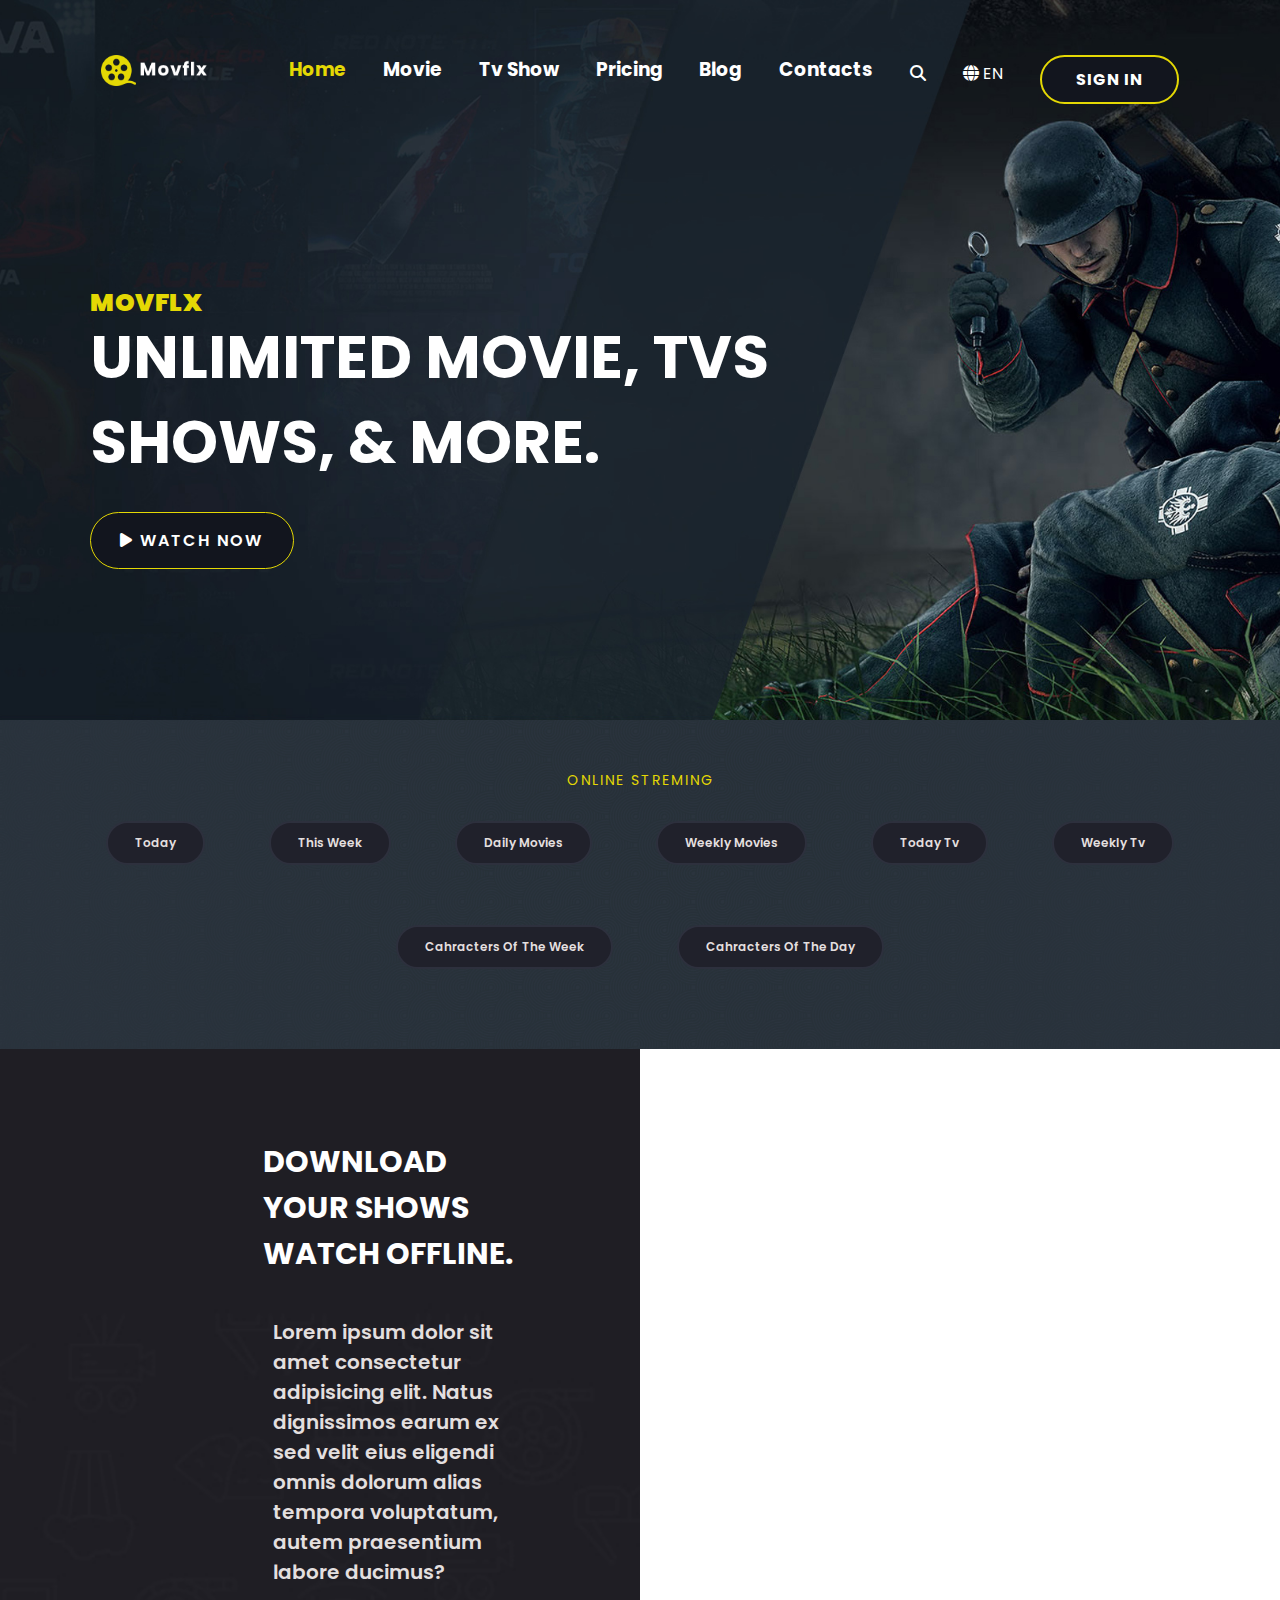
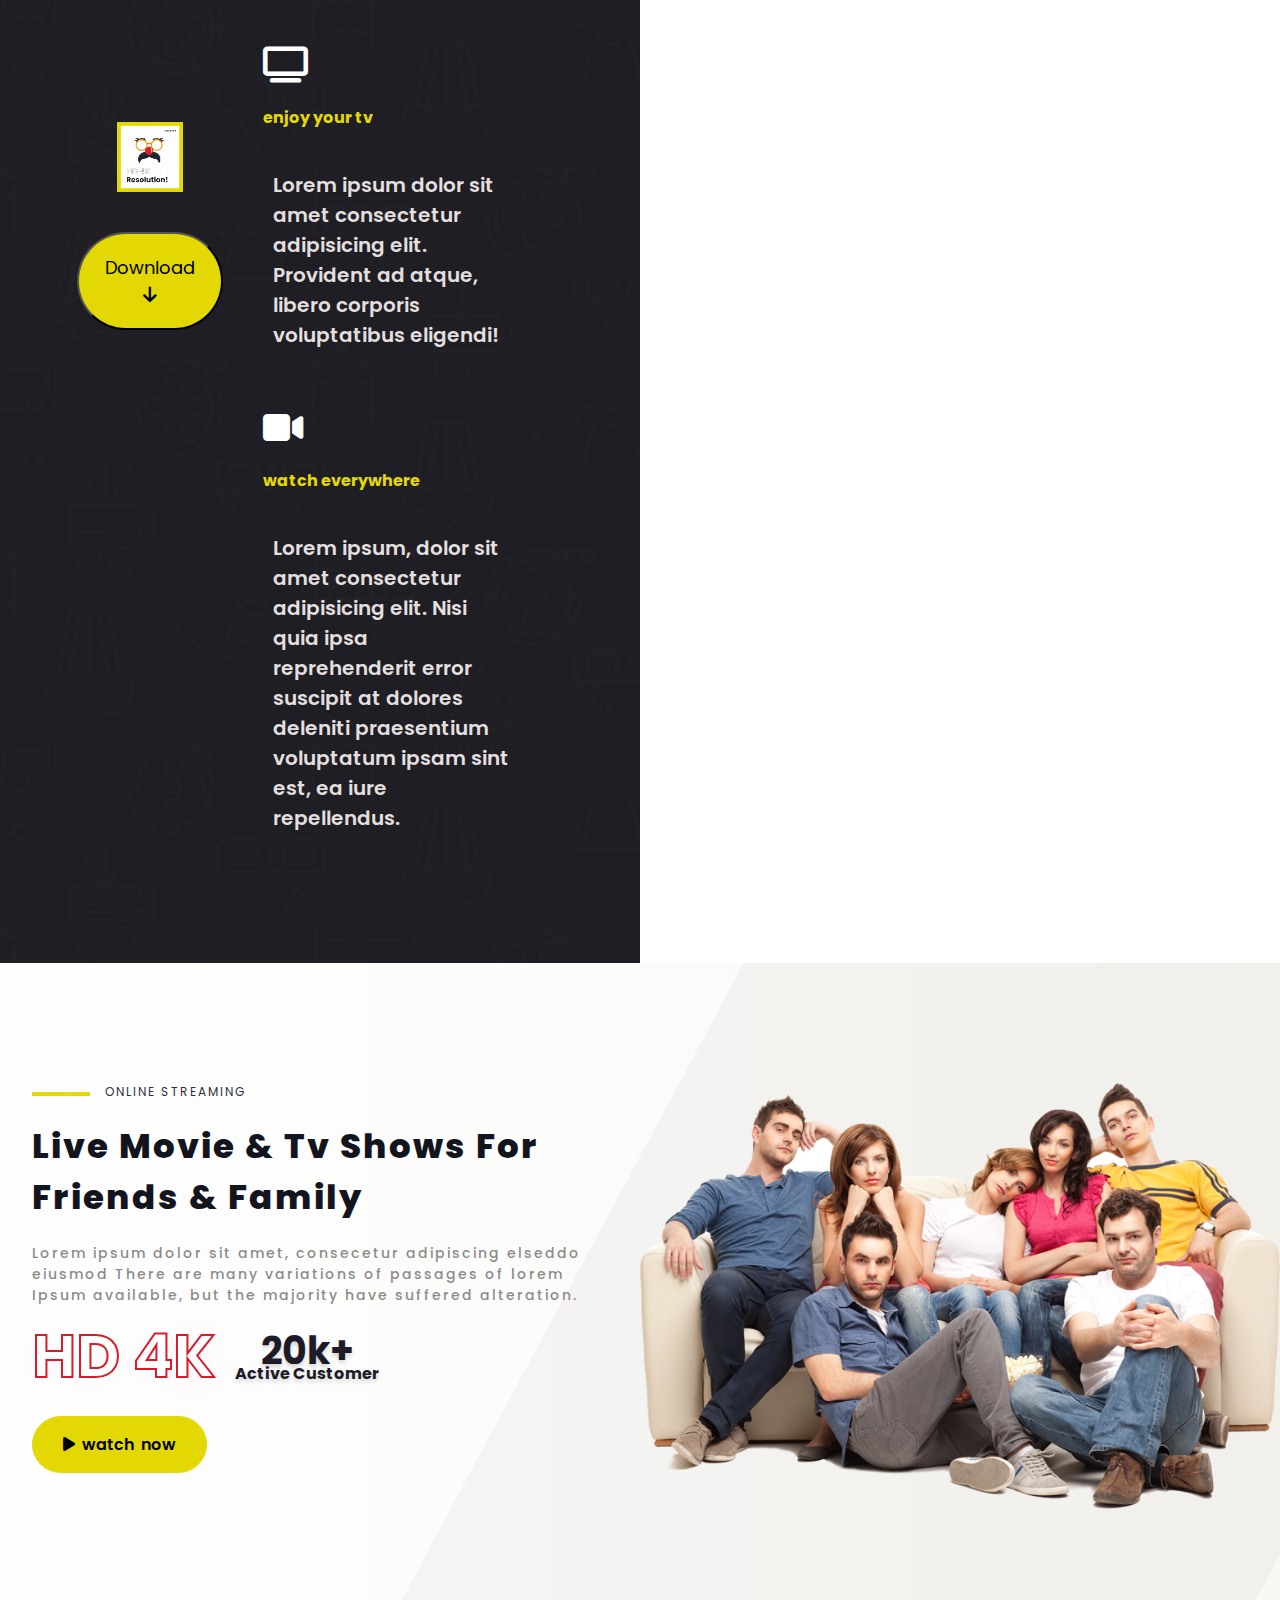
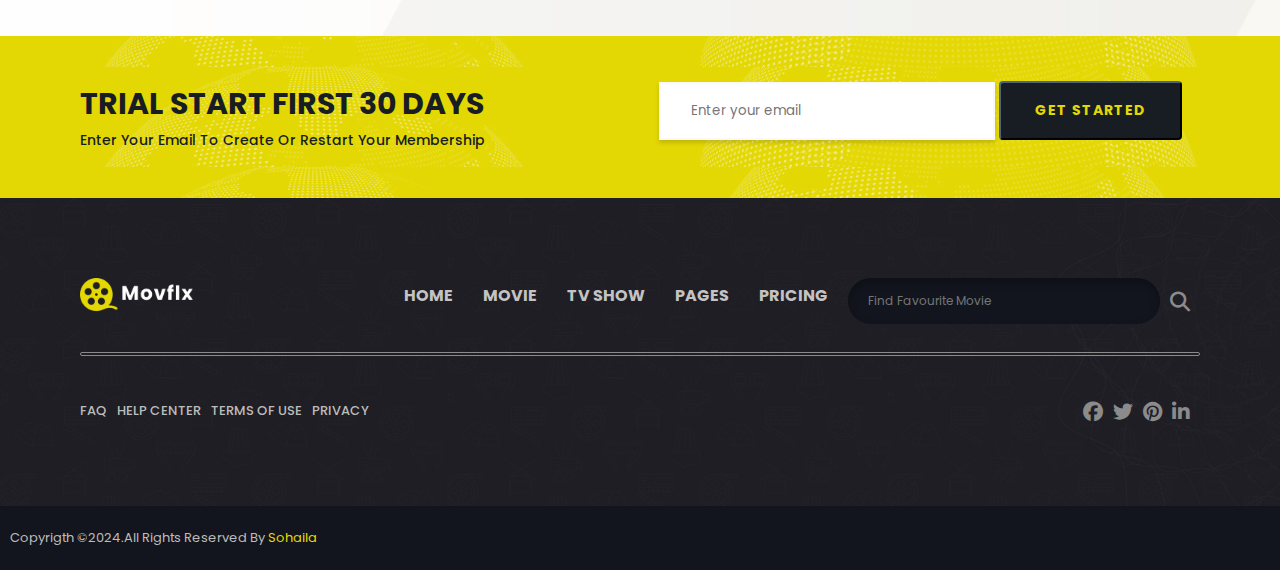
==== index.html @ 508d4f07 "MovieFlex" ====
<!DOCTYPE html>
<html lang="en">
  <head>
    <meta charset="UTF-8" />
    <meta name="viewport" content="width=device-width, initial-scale=1.0" />
    <link rel="preconnect" href="https://fonts.googleapis.com" />
    <link rel="preconnect" href="https://fonts.gstatic.com" crossorigin />
    <link
      href="https://fonts.googleapis.com/css2?family=Poppins:ital,wght@0,100;0,200;0,300;0,400;0,500;0,600;0,700;0,800;0,900;1,100;1,200;1,300;1,400;1,500;1,600;1,700;1,800;1,900&display=swap"
      rel="stylesheet"
    />
    <link rel="stylesheet" href="CSS/all.min.css" />
    <link rel="stylesheet" href="CSS/style.css" />
    <title>MovieFlex</title>
  </head>
  <body>
    <section>
      <div class="home">
        <div class="nav">
          <div class="container">
            <ul>
              <li><img src="Images/logo.png" alt="" /></li>

              <li1><h3>home</h3></li1>
              <li><h3>movie</h3></li>
              <li><h3>tv show</h3></li>
              <li><h3>pricing</h3></li>
              <li><h3>blog</h3></li>
              <li><h3>contacts</h3></li>

              <li><i class="fa-solid fa-magnifying-glass"></i></li>
              <li><i class="fa-solid fa-globe"></i> EN</li>
              <li><h2 onclick="Signin()">Sign in</h2></li>
            </ul>
          </div>
        </div>
        <div class="home-content">
          <h4>movflx</h4>
          <h1>Unlimited Movie, TVs</h1>
          <br />

          <h1>Shows, & More.</h1>
          <button><i class="fa-solid fa-play"></i> watch now</button>
        </div>
      </div>
    </section>
    <section>
      <div class="content ">
        <h4>online streming</h4>
        <div>
          <ul>
            <li><h3 onclick="Get_API('all','day')">today</h3></li>
            <li><h3 onclick="Get_API('all','week')">this week</h3></li>
            <li><h3 onclick="Get_API('movie','day')">daily movies</h3></li>
            <li><h3 onclick="Get_API('movie','week')">weekly movies</h3></li>
            <li><h3 onclick="Get_API('tv','day')">today tv</h3></li>
            <li><h3 onclick="Get_API('tv','week')">weekly tv</h3></li>
            <li>
              <h3 onclick="Get_API('person','week')">cahracters of the week</h3>
            </li>
            <li>
              <h3 onclick="Get_API('person','day')">cahracters of the day</h3>
            </li>
          </ul>
        </div>
        <div class="data">
          <div class="card">
            <div class="data-content">
              <div class="row" id="row"></div>
            </div>
          </div>
        </div>
      </div>
    </section>
    <section>
      <div class="col-xl-2 col-lg-2 col-md-2 col-sm-2  service">
        <div class="container row">
          <div class="w-30">
            <img src="Images/services_img.jpg" alt="" />
            <button>Download <i class="fa-solid fa-arrow-down"></i></button>
          </div>

          <div class="w-70">
            <h2>download your shows watch offline.</h2>
            <p>
              Lorem ipsum dolor sit amet consectetur adipisicing elit. Natus
              dignissimos earum ex sed velit eius eligendi omnis dolorum alias
              tempora voluptatum, autem praesentium labore ducimus?
            </p>

            <span
              ><i class="fa-solid fa-tv"> </i>
              <h4>enjoy your tv</h4>
              <p>
                Lorem ipsum dolor sit amet consectetur adipisicing elit.
                Provident ad atque, libero corporis voluptatibus eligendi!
              </p></span
            >

            <span
              ><i class="fa-solid fa-video"></i>
              <h4>watch everywhere</h4>
              <p>
                Lorem ipsum, dolor sit amet consectetur adipisicing elit. Nisi
                quia ipsa reprehenderit error suscipit at dolores deleniti
                praesentium voluptatum ipsam sint est, ea iure repellendus.
              </p></span
            >
          </div>
        </div>
      </div>
    </section>
    <!--<section>
    <div class="about">
        <h4>about characters</h4>
        <div> <ul> 
            <li><h3 onclick="Get_API('person','week')">cahracters of the week</h3></li>
            <li><h3 onclick="Get_API('person','day')">cahracters of the day</h3></li>
           
        </ul></div>
        <div class="row" id="row-c">

        </div>
    </div>
   </section>-->
    <section>
      <div class="live">
        <div class="w-50">
          <div class="container">
            <ul>
              <li>
                <img src="Images/newsletter_bg.jpg" alt="" /> online streaming
              </li>
              <li><h2>live movie & tv shows for friends & family</h2></li>
              <li>
                <p>
                  Lorem ipsum dolor sit amet, consecetur adipiscing elseddo
                  eiusmod There are many variations of passages of lorem Ipsum
                  available, but the majority have suffered alteration.
                </p>
              </li>
              <li1
                ><h3>hd 4k</h3>
                <h4>
                  20k+ <br />
                  <p>active customer</p>
                </h4></li1
              >
              <li>
                <button><i class="fa-solid fa-play"></i> watch now</button>
              </li>
            </ul>
          </div>
        </div>
        <div class="w-50">
          <div class="img">
            <img src="Images/live_img.png" alt="" />
          </div>
        </div>
      </div>
    </section>
    <section>
      <div class="trial">
        <div class="w-50">
          <h4>trial start first 30 days</h4>
          <p>enter your email to create or restart your membership</p>
        </div>
        <div class="w-50">
          <form action="">
            <input type="email" required placeholder="Enter your email" />
            <button>get started</button>
          </form>
        </div>
      </div>
    </section>
    <section>
        <div class="contact">
           <ul>
            <li><img src="Images/logo.png" alt=""></li>
            <div class="nav">
              <div class="row">
              <li><h4>home</h4></li>
            <li><h4>movie</h4></li>
            <li><h4>tv show</h4></li>
            <li><h4>pages</h4></li>
            <li><h4>pricing</h4></li>
            <li>
              <form action="">
                <input type="text" placeholder="find favourite movie">
              </form>
          </li>
          <li>
            <button>
              <i class="fa-solid fa-magnifying-glass"></i>
            </button>
          </li>
          </div>
            </div>
            
          
          </ul>
        </br>
      <hr>
      </br>
        <ul>
        <div class="row">
          <li><p>faq</p></li>
        <li><p>help center</p></li>
        <li><p>terms of use</p></li>
        <li><p>privacy</p></li>
        </div>
        <ul>
           <div class="row"> <li><i class="fa-brands fa-facebook"></i></li>
            <li><i class="fa-brands fa-twitter"></i></li>
            <li><i class="fa-brands fa-pinterest"></i></li>
            <li><i class="fa-brands fa-linkedin-in"></i></li></div>
        </ul>
        </ul>
        </div>
    </section>
    <section>
      <div class="footer">
        <p>copyrigth &copy2024.all rights reserved by <p1>sohaila</p1>  </p>
      </div>
    </section>

    <script src="JS/main.js"></script>
  </body>
</html>
---- CSS/style.css ----
/* GLOBAL */
* {
  box-sizing: border-box;
  padding: 0;
  margin: 0;
  font-family: 'Poppins', sans-serif;
}
img,
iframe {
  width: 100%;
}
.w-50{
    width: 50%;
  }
.row {
  display: flex;
  flex-direction: row;
  flex-wrap: wrap;
 
}
.col-xl-4 {
  width: 25%;
  padding: 5px;
}
.col-xl-3 {
  width: 33.333%;
  padding: 5px;
}
.col-xl-2 {
  width: 50%;
  padding: 5px;
}
.col-xl-1 {
  width: 100%;
  padding: 5px;
}
.container {
  width: 90%;
  margin: 0 auto;
}
.text-center {
  text-align: center;
}
/* ----------------------------- */
.home {
  background-image: url(../Images/banner_bg01.jpg);
  background-color: #fff;
  background-size: cover;
  background-position: center;
  overflow: auto;
  height: 720px;
  align-items: center;
  padding: 30px 0;
  .nav {
    position: relative;
    top: 20px;
    left: 0;
    right: 0;
    margin-top: 5px;
    ul {
      display: flex;
      flex-direction: row;
      flex-wrap: wrap;
      justify-content: space-evenly;
      list-style: none;
      color: white;
      text-transform: capitalize;
      font-size: 16px;
      li1 {
        color: #e4d804;
        cursor: pointer;
      }
      li {
        cursor: pointer;
        h2 {
          font-size: 16px;
          letter-spacing: 1px;
          font-weight: 700;
          padding: 10px 34px;
          color: #ffffff;
          background: #12151e;
          cursor: pointer;
          border: 2px solid #e4d804;
          border-radius: 50px;
          text-transform: uppercase;
        }
        h2:hover {
          color: #12151e;
          background-color: #e4d804;
          transition: 0.2s ease-in-out;
        }
      }
      h3:hover {
        color: #e4d804;
      }
      i {
        margin-top: 10px;
      }
    }
    img {
      width: 70%;
    }
  }
}

.home-content {
  position: absolute;
  font-family: 'Poppins', sans-serif;
  align-items: start;
  margin-top: 200px;
  margin-left: 90px;
  h4 {
    font-size: 25px;
    font-weight: 900;
    letter-spacing: 0.5px;
    text-transform: uppercase;
    color: #e4d804;
    margin-bottom: 5px;
  }
  h1 {
    font-size: 60px;
    line-height: 1;
    color: rgb(255, 255, 255);
    text-transform: uppercase;
  }
  p {
    font-size: 20px;
    color: rgb(136, 134, 134);
    margin-top: 30px;
    margin-right: 50px;
  }
  button {
    width: 30%;
    height: 15%;
    margin-top: 40px;
    background-color: #12151e;
    color: #ffff;
    border-radius: 50px;
    border: 1px solid #e4d804;
    font-size: 16px;
    font-weight: 600;
    text-transform: uppercase;
    font-family: 'Poppins', sans-serif;
    padding: 15px;
    letter-spacing: 2px;
  }
  button:hover {
    cursor: pointer;
    background-color: #e4d804;
    color: #12151e;
  }
}
.content {
  position: relative;
  background-image: url(../Images/ucm_bg_shape.png);
  background-size: cover;
  background-position: center;
  overflow: auto;

  background-color: rgba(20, 30, 41, 0.9);
  align-items: center;
  padding: 50px 0px;
  text-align: center;
  .ucm_bg_shape {
    position: absolute;
    width: 100%;
    height: 100%;
  }
  h4 {
    color: #e4d804;
    text-transform: uppercase;
    letter-spacing: 2px;
    font-size: 14px;
    font-weight: 400;
  }
  ul {
    li {
      padding: 30px;
      display: inline-flex;
      flex-direction: row;
      flex-wrap: wrap;
      justify-content: space-evenly;
      list-style: none;
      color: white;
      text-transform: capitalize;
    }
  }
  h3 {
    border-radius: 50px;
    background: #20212b;
    font-size: 12px;
    font-weight: 600;
    color: #e3dfdf;
    border: 2px solid #2d303d;
    padding: 11px 27px;
    margin-bottom: 0;
    cursor: pointer;
    transition: none;
  }
  h3:hover {
    border: 2px solid #e4d804;
  }
  .card {
    display: flex;
    flex-direction: column;
    flex-wrap: wrap;
    justify-content: space-evenly;
    align-items: center;
    text-align: center;
    align-content: center;
  }
  img {
    width: 80%;
    height: 80%;
    border-radius: 5px;
    position: relative;
    cursor: pointer;
  }
  h2 {
    font-size: 20px;
    color: #fff;
  }
}
.about {
  position: relative;
  background-image: url(../Images/ucm_bg_shape.png);
  background-size: cover;
  background-position: center;
  overflow: auto;

  background-color: rgba(20, 30, 41, 0.9);
  align-items: center;
  padding: 50px 0px;
  text-align: center;
  .ucm_bg_shape {
    position: absolute;
    width: 100%;
    height: 100%;
  }
  h4 {
    color: #e4d804;
    text-transform: uppercase;
    letter-spacing: 2px;
    font-size: 14px;
    font-weight: 400;
  }
  ul {
    li {
      padding: 30px;
      display: inline-flex;
      flex-direction: row;
      flex-wrap: wrap;
      justify-content: space-evenly;
      list-style: none;
      color: white;
      text-transform: capitalize;
    }
  }
  h3 {
    border-radius: 50px;
    background: #20212b;
    font-size: 12px;
    font-weight: 600;
    color: #e3dfdf;
    border: 2px solid #2d303d;
    padding: 11px 27px;
    margin-bottom: 0;
    cursor: pointer;
    transition: none;
  }
  h3:hover {
    border: 2px solid #e4d804;
  }
  .card2 {
    display: flex;
    flex-direction: column;
    flex-wrap: wrap;
    justify-content: space-evenly;
    align-items: center;
    text-align: center;
    align-content: center;
  }
  img {
    width: 80%;
    height: 80%;
    border-radius: 5px;
    position: relative;
    cursor: pointer;
  }
  h2 {
    font-size: 20px;
    color: #fff;
  }
}
.service {
  background-image: url(../Images/services_bg.jpg);
  background-size: cover;
  background-position: center;
  overflow: auto;
  padding: 50px 50px;
  img {
    padding: 40px 40px;
    width: 100%;
  }

  h2 {
    color: #fff;
    text-transform: uppercase;
    font-size: 32px;
    margin-bottom: 50px;
  }
  p {
    color: #e3dfdf;
    padding: 10px;
  }
  span {
    i {
      padding-top: 20px;
      font-size: 36px;
    }
    h4 {
      padding-top: 20px;
      color: #e4d804;
    }
    i:hover {
      color: #e4d804;
      cursor: pointer;
    }
  }
  button {
    border-radius: 50px;
    padding: 20px 20px;
    background: #e4d804;
    font-size: 18px;
    cursor: pointer;
  }
  button:hover{
 background-color: #2d303d;
 color: #e4d804;
  }
  .w-30 {
    width: 30%;
    display: flex;
    flex-direction: column;
    flex-wrap: wrap;
  }
  .w-70 {
    width: 70%;
    color: white;
    padding: 40px 40px;
  }
}
.profile-media {
  .w-30 {
    width: 30%;
  }
  .w-70 {
    width: 70%;
    color: white;
  }
  .py-20 {
    padding: 20px 0;
    position: relative;
    z-index: 1;
  }
  .overlayer {
    background-size: cover;
    background-position: center;
    filter: blur(2px);
    position: absolute;
    width: 100%;
    height: 720px;
    inset: 0;
    z-index: -1;
  }
}
.live {
  background-image: url(../Images/live_bg.jpg);
  background-size: cover;
  background-position: center;
  overflow: auto;
  padding: 120px 0px;
  display:inline-flex;
 
  .img{
    width: 100%;
  }
  
    ul {
        list-style: none;
        li1{
            display: inline-flex;
            flex-direction: row;
            flex-wrap:wrap;
            justify-content: space-evenly;
            align-items: flex-start;
            align-content: flex-start;
            text-align:center;
            h3{
                font-size: 60px;
                text-shadow: 0px 3px 24px rgba(160, 160, 160, 0.09);
                line-height: 1;
                margin-bottom: 0;
                -webkit-text-fill-color: #fff;
                -webkit-text-stroke-width: 2px;
                -webkit-text-stroke-color: #d81c2b;
                text-transform: uppercase;
                margin-right: 20px;
         
               }
               h4{
                 font-size: 38px;
             color: #1e1b29;
             text-shadow: 0px 3px 4px rgba(30, 30, 30, 0.18);
             line-height: 0.8;
             margin-top:10px;
               }
            p{
                margin-bottom: 0;
            font-size: 16px;
            font-weight: 700;
            color: #1e1b29;
            line-height: 1;
            text-transform: capitalize;
              }
          }
    
        li { 
          img {
            width: 10%;
            height: 5%;
            margin-right:10px;
            
          } 
          color: #2d303d;
          text-transform: uppercase;
          font-size: 12px;
          font-weight: 400;
          letter-spacing: 2px;
          margin-bottom: 20px;
          h2{
            font-size: 34px;
            font-weight: 800;
            color: #12151e;
            text-transform: capitalize;
          }
          p{
            color: #8b8b8b;
            text-transform: none;
            font-size: 14px;
            font-weight: 500;
          }
          
          
        }
      }
      button{
        margin-top: 30px;
        padding: 15px 30px;
        margin-bottom: 0;
        border-radius: 50px;
        border: 1px solid #e4d804;
        background: #e4d804;
        font-size: 16px;
        font-weight: 600;
        word-spacing: 3px;
        cursor: pointer;
        
      }
      button:hover{
      background-color: #fff;
      transition: all  0.1s ease-in-out;
      }
  }
  .trial{
    background-image: url(../Images/newsletter_bg.jpg);
    background-size: contain;
    background-position: center;
    overflow: auto;
    padding: 45px 80px;
    display: flex;
    flex-direction: row;
    flex-wrap: wrap;
    justify-content: space-between;
    
    h4{
    font-size: 30px;
    text-transform: uppercase;
    color: #171d22;
    margin-bottom: 0;
    }
    p{
        font-size: 14px;
        font-weight: 500;
        line-height: 26px;  
        color: #171d22;
        text-transform: capitalize;
    }
    form{
        text-align: center;
        input{
            width: 60%;
            border: 2px solid #faf9f7;
            background: #fff;
            box-shadow: 0px 3px 4px 0px rgba(30, 30, 30, 0.17); 
            padding: 17px 30px;
            
        }
        button{
            border-radius: 4px;
            background: #171d22;
            border-color: #171d22;
            color: #e4d804;
            font-size: 14px;
            padding: 17px 34px;
            text-transform: uppercase;
            cursor: pointer;
            font-weight: 700;
            letter-spacing: 1px;
            line-height: 1.5;
            text-align: center;
            
        }
        button:hover{
            border: 2px solid #171d22;
            background-color: #e4d804;
            color: #171d22;
            transition: all 0.3s ease 0s;
        }
    }
  }
  .contact{
    background-image: url(../Images/services_bg.jpg);
    background-size: cover;
    background-position: center;
    overflow: auto;
    padding: 80px 80px;
     display: flex;
        flex-direction: column;
        flex-wrap: wrap;
        justify-content: space-between;
    img{
        width: 75%;
    }
    ul{
        display: flex;
        flex-direction: row;
        justify-content: space-between;
        list-style: none;
       
         }
         li{
            margin-right: 10px;
         }
    h4{
    text-transform: uppercase;
    color: #c3c3c3;
    font-weight: 700;
    padding: 10px 10px;
    line-height: 1;
    cursor: pointer;
    }
    h4:hover{
     color: #e4d804;
    }
    hr{
        color: #c3c3c3; 
    }
    
    input{
    width: 100%;
    border: none;
    background: #12151e;
    color: #c3c3c3; 
    padding: 14px 20px;
    font-size: 12px;
    border-radius: 30px;
    padding-right: 60px;
    box-shadow: inset 0px 4px 9px 0px rgba(0, 0, 0, 0.25);
    text-transform: capitalize;
    }
    button{
    right: 20px;
    top: 50%;
    transform: translateY(-50%);
    border: none;
    background: transparent;
    font-size: 12px;
    color: #e4d804;
   margin-top:25px;

    }
    
    i{
        font-size: 20px;
        color: #8b8b8b;
        cursor: pointer;
    }
    i:hover{
        color: #e4d804;
    }
    p{
        color: #bcbcbc;
    display: block;
    font-weight: 500;
    font-size: 13px;
    text-transform: uppercase;
    cursor: pointer;
}
p:hover{
    color: #e4d804;
}
hr{
    color: #8b8b8b;
    height: 4px;
    border-radius: 2px;
    border: 1px solid #8b8b8b;
    margin-bottom: 20px;
}
   
  }
 
  .footer{
    padding:20px 10px;
   background-color: #12151e; 
   p{
    margin-bottom: 0;
    font-size: 13px;
    color: #bcbcbc;
    line-height: 24px;
    text-transform: capitalize;
   }
   p1{
    color: #e4d804;
    text-transform: capitalize;
    cursor: pointer;
   }

  }
 #body{
    padding:150px 50px;
   background-color:#12151e; 
   color: #bcbcbc;
   text-align: center;
   display: flex;
   flex-direction: column;
   justify-content: space-evenly;
   align-items: center;
  .signin,.register{
    
    h1{
        color: #e4d804;
        margin-bottom: 20px;
        font-size: 40px;
        text-transform: capitalize;
       }
       form{
        display: flex;
        flex-direction: column;
        justify-content: space-evenly;
        align-items: center;
        padding: 10px 10px;
        input{
            border-radius:50px;
            padding: 15px 60px;
            margin-bottom: 20px;
    
        }
       }
       button{
        padding: 10px 80px;
        margin-bottom: 0;
        border-radius: 50px;
        border: 1px solid #e4d804;
        background: #e4d804;
        font-size: 20px;
        font-weight: 600;
        word-spacing: 3px;
        cursor: pointer;
        text-transform: capitalize;
        
      }
      button:hover{
      background-color: #fff;
      transition: all  0.1s ease-in-out;
      }
  }
  .form-group {
    font-size: 22px;
    margin: 15px 0;
  }
  p{
    margin-top: 40px;
  }
  a{
    color: #e4d804;
  }

 }
 .w-30 {
  width: 30%;
  justify-content: center;
  align-items: center;
  
}
.w-70 {
  width: 70%;
  color: rgb(255, 255, 255);
  padding-top: 50px;
  padding-left: 10px;
  justify-content: center;
  align-items: center;
  button {
    width:25%;
    margin-top: 20px;
    background-color: #12151e;
    color: #ffff;
    border-radius: 50px;
    border: 3px solid #e4d804;
    font-size: 16px;
    font-weight: 600;
    text-transform: uppercase;
    font-family: 'Poppins', sans-serif;
    padding: 15px;
    letter-spacing: 2px;
  }
  button:hover {
    cursor: pointer;
    background-color: #e4d804;
    color: #12151e;
  }
  h2{
    font-size: 30px;
  margin-bottom: 30px;
  }
 
  h3{
    font-size: 25px;
   margin-bottom: 30px;
    margin-top: 20px;
  }
  h3_r{
    font-size: 25px;
    border-radius:50%;
    border-color: #e4d804;
    border: 3px solid  #e4d804;
    padding: 12px 5px;
    background-color: #2d303d;
    font-weight: 700;
   margin-bottom: 30px;
  }
  p{
    font-size: 20px;
   margin-bottom: 30px;
    margin-top: 20px;
    font-weight: 600;
    
  }
  h4{
   margin-bottom: 30px;
    
  }
  p_d{
    font-size: 18px;
    font-weight: 600;
  }
}
.py-20 {
  padding: 20px 0;
  position: relative;
  z-index: 1;
}
.overlayer {
  background-size: cover;
  background-position: center;
  overflow: auto;
  filter: blur(1.5px);
  position: absolute;
  width: 100%;
  height: 100%;
  inset: 0;
  z-index: -1;
 
}
.frames{
  justify-content: center;
  align-items: center;
  background-color: #12151e;
  div{
    padding: 50px 150px;
    justify-content: center;
    align-items: center;
  
  }
}
.w-30 {
  width: 30%;
}
.w-70 {
  width: 70%;
  color: white;
  padding-top: 50px;
  padding-left: 50px;
}
.py-20 {
  padding: 20px 0;
  position: relative;
  z-index: 1;
}
.overlayer {
  background-size: cover;
  background-position: center;
  overflow: auto;
  filter: blur(2px);
  position: absolute;
  width: 100%;
  height: 100%;
  inset: 0;
  z-index: -1;
}

/* RESPONSIVE */
/* ------------------------------- */
/* LARGE */
@media screen and (max-width: 1024px) and (min-width: 767px) {
  .col-lg-4 {
    width: 25%;
    padding: 5px;
  }
  .col-lg-3 {
    width: 33.333%;
    padding: 5px;
  }
  .col-lg-2 {
    width: 50%;
    padding: 5px;
  }
  .col-lg-1 {
    width: 100%;
    padding: 5px;
  }
}

/* MEDIUM */
@media screen and (max-width: 766px) and (min-width: 500px) {
  .col-md-4 {
    width: 25%;
    padding: 5px;
  }
  .col-md-3 {
    width: 33.333%;
    padding: 5px;
  }
  .col-md-2 {
    width: 50%;
    padding: 5px;
  }
  .col-md-1 {
    width: 100%;
    padding: 5px;
  }
}
/* SMALL */
@media screen and (max-width: 499px) {
  .col-sm-4 {
    width: 25%;
    padding: 5px;
  }
  .col-sm-3 {
    width: 33.333%;
    padding: 5px;
  }
  .col-sm-2 {
    width: 50%;
    padding: 5px;
  }
  .col-sm-1 {
    width: 100%;
    padding: 5px;
  }
}

.d-none {
  display: none;
}
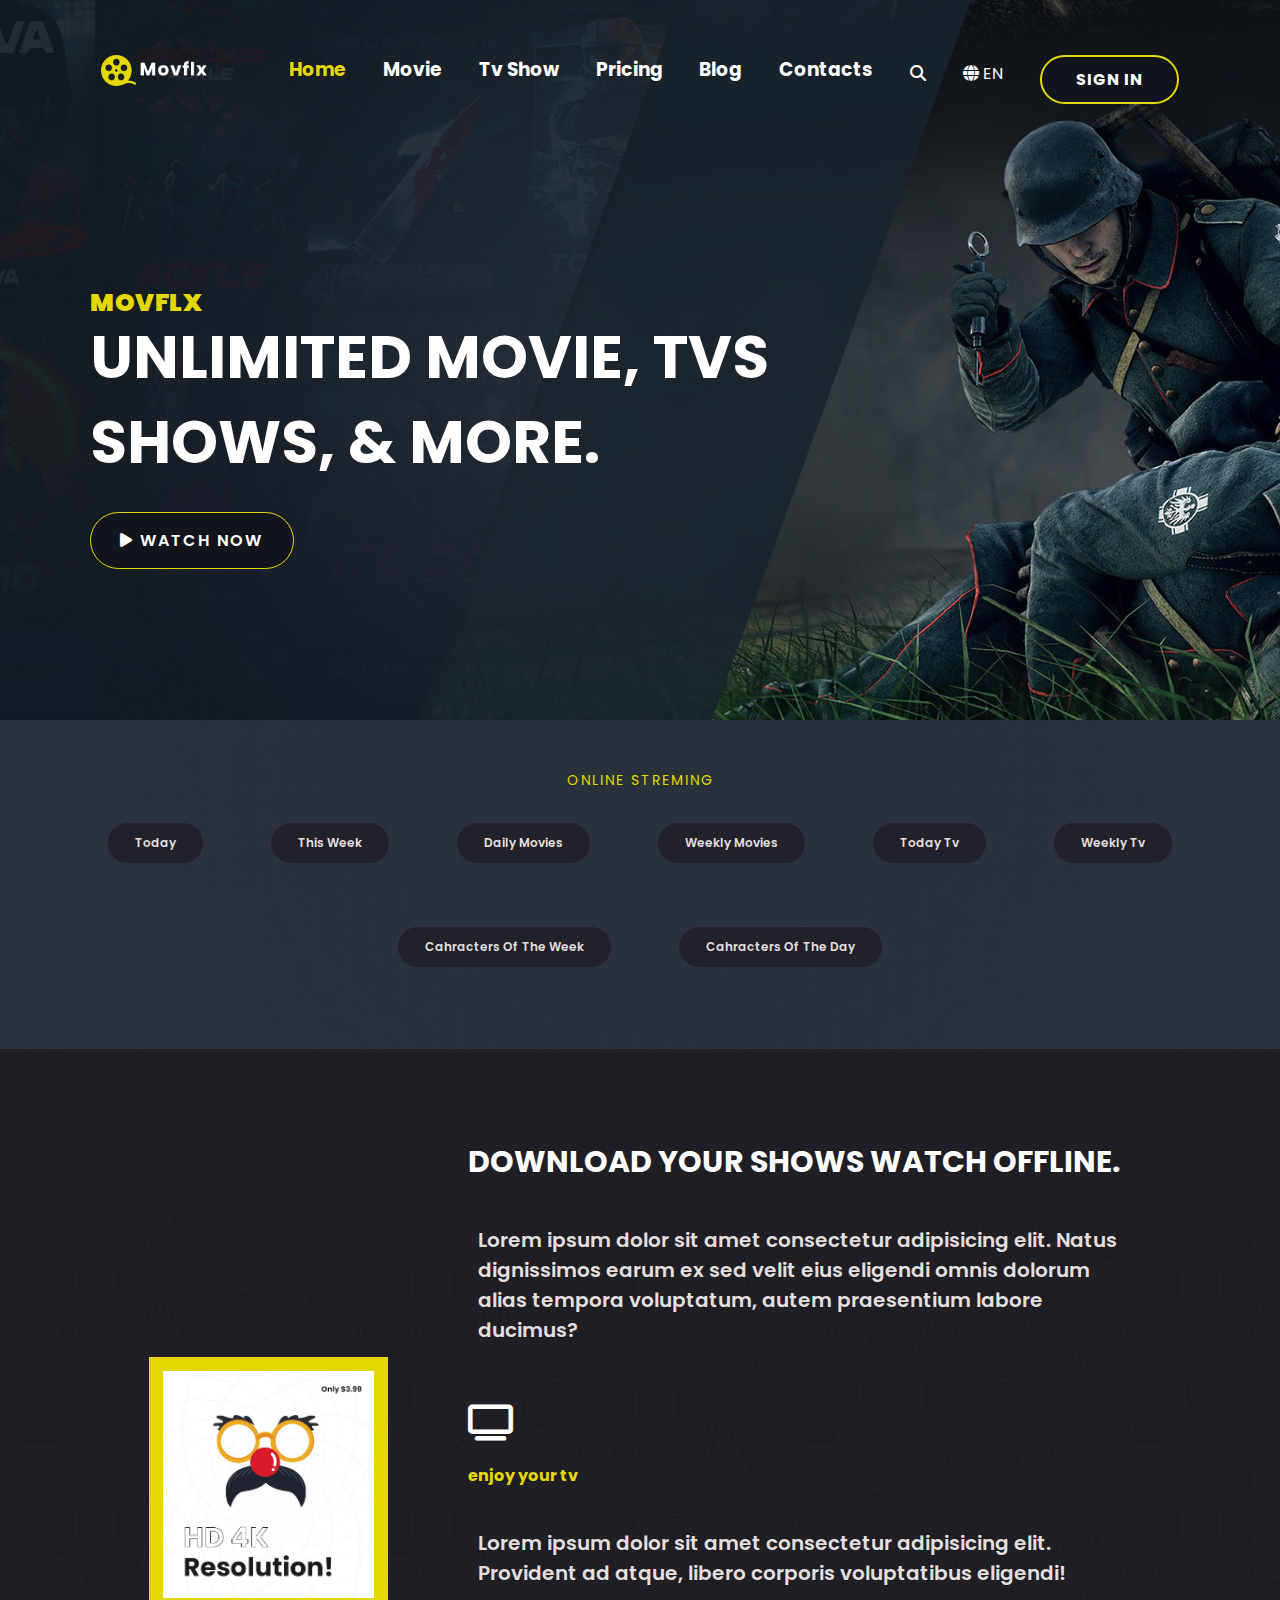
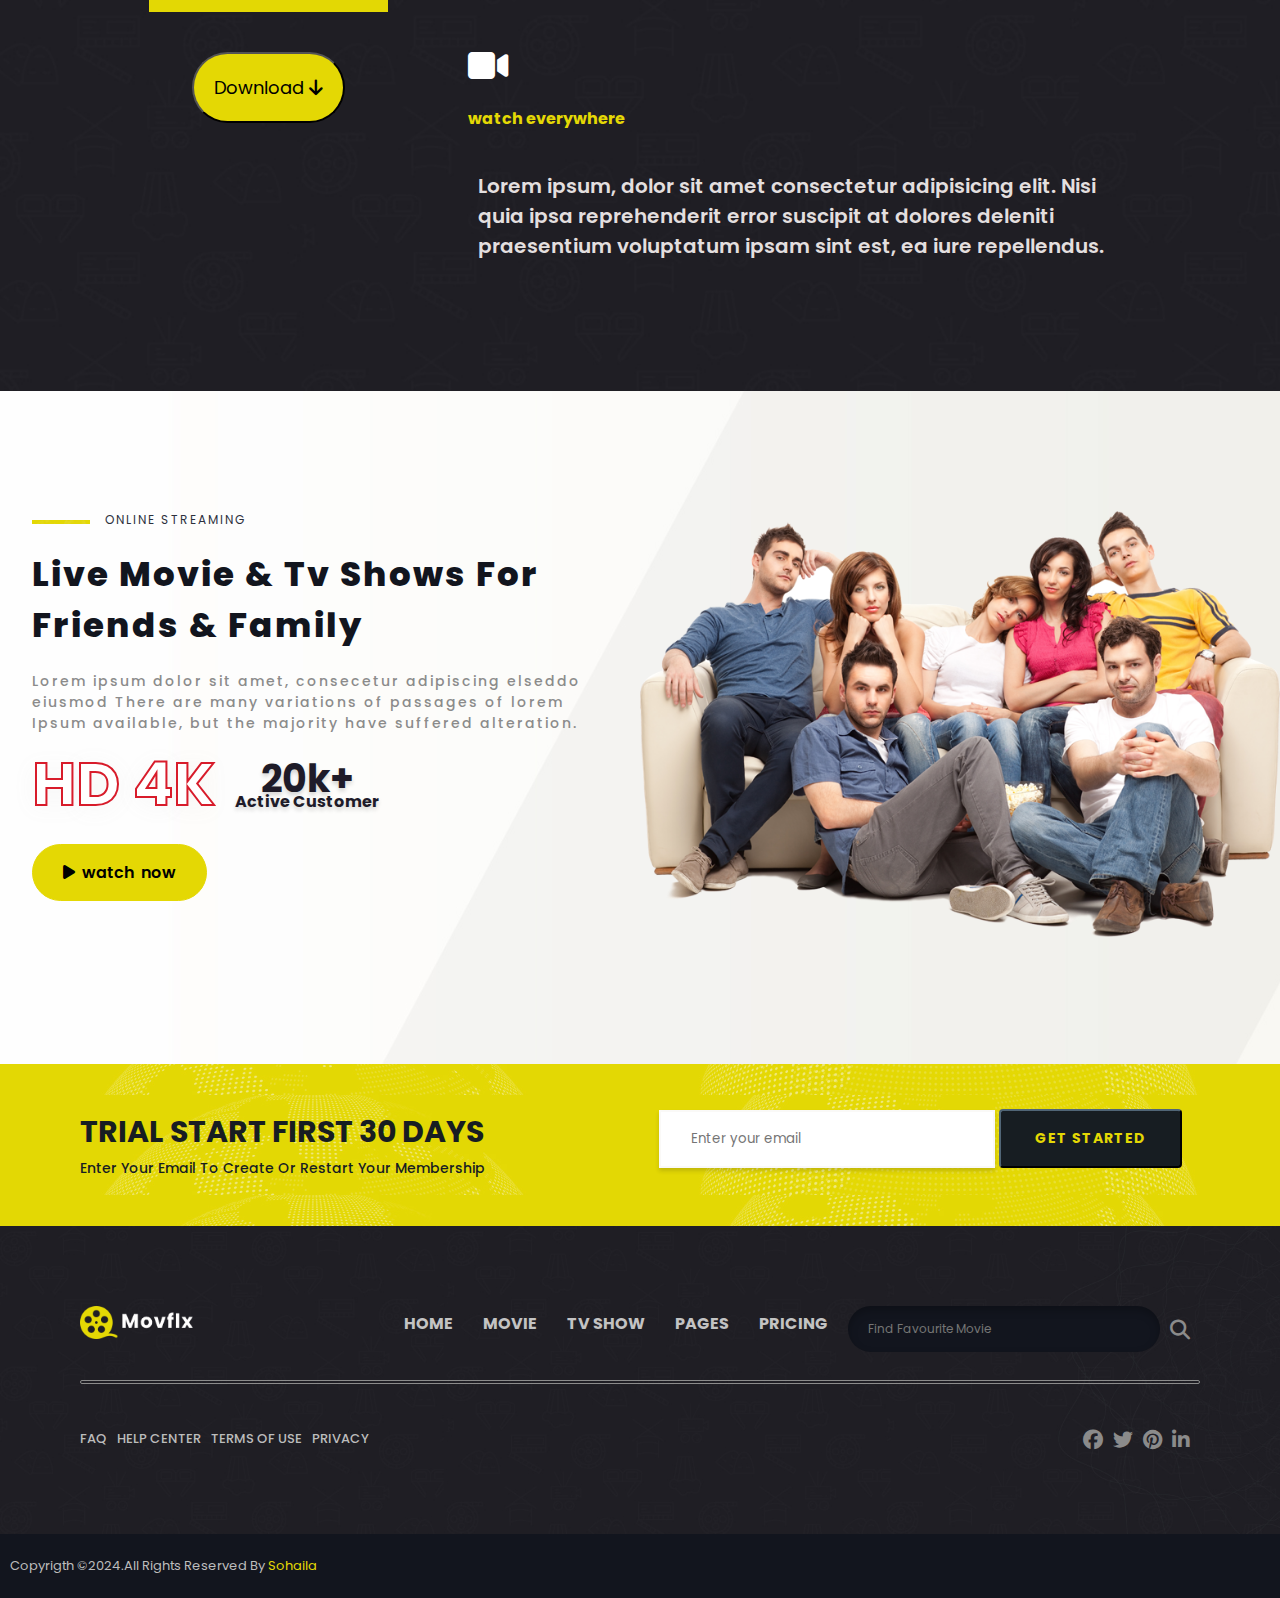
==== commit 86953a0d: "Update index.html" ====
--- a/index.html
+++ b/index.html
@@ -73,7 +73,7 @@
       </div>
     </section>
     <section>
-      <div class="col-xl-2 col-lg-2 col-md-2 col-sm-2  service">
+      <div class="service">
         <div class="container row">
           <div class="w-30">
             <img src="Images/services_img.jpg" alt="" />
